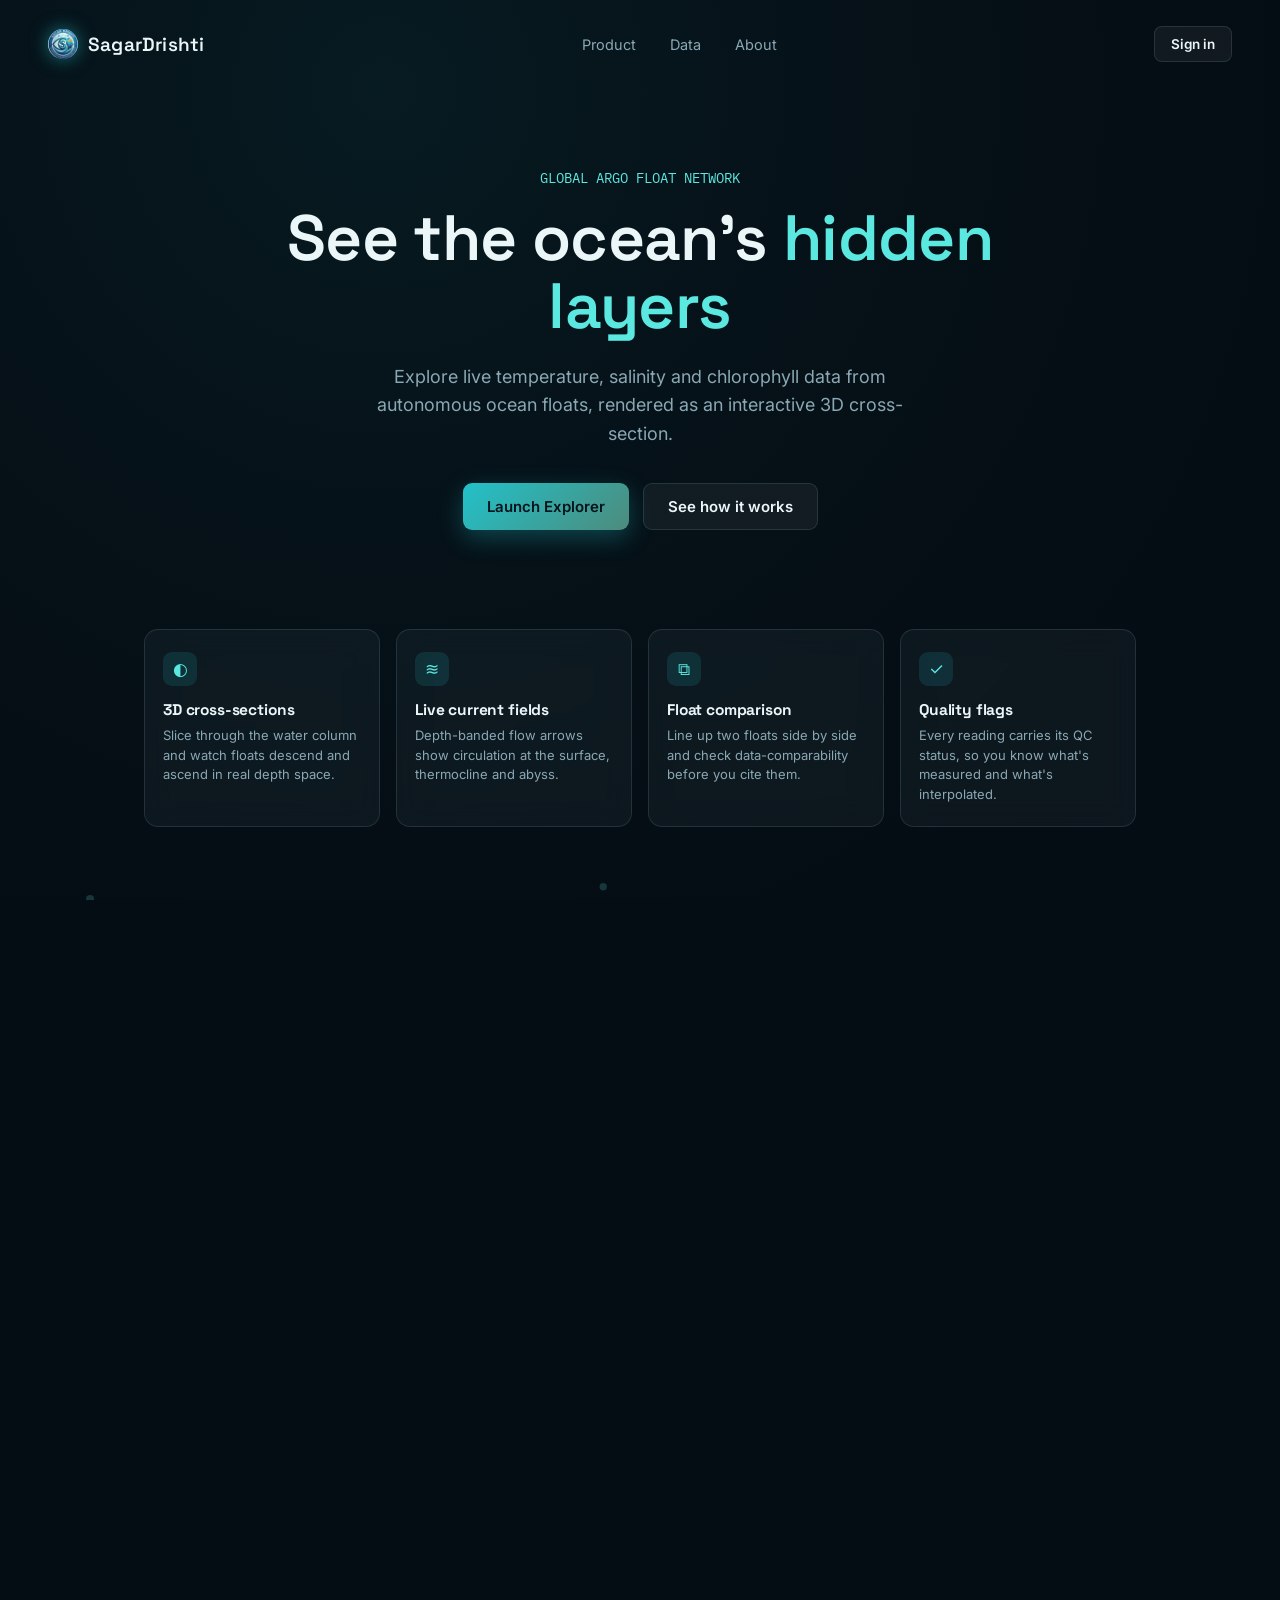
==== frontend/index.html @ 91b24d02 "create index.html" ====
<!DOCTYPE html>
<html lang="en">
<head>
<meta charset="UTF-8" />
<meta name="viewport" content="width=device-width, initial-scale=1" />
<title>SagarDrishti &middot; Argo Float Ocean Explorer</title>
<link rel="preconnect" href="https://fonts.googleapis.com">
<link href="https://fonts.googleapis.com/css2?family=Inter:wght@400;500;600&family=Space+Grotesk:wght@500;600;700&family=IBM+Plex+Mono:wght@400;500&display=swap" rel="stylesheet">
<style>
:root{
    --abyss:#050d14;
    --deep:#0a1a26;
    --panel:rgba(160,200,215,0.055);
    --panel-border:rgba(160,210,225,0.14);
    --surface:#0e2433;
    --foam:#eaf6f8;
    --mist:#8aa8b4;
    --tide:#22c1c9;
    --tide-bright:#5be8e0;
    --kelp:#4d8b7c;
    --coral:#e8895b;
    --alert:#e6b95c;
    --danger:#e0616b;
    --good:#5bd48a;
    --radius:14px;
  }
  *{box-sizing:border-box;}
  html,body{margin:0;padding:0;height:100%;background:var(--abyss);color:var(--foam);font-family:'Inter',sans-serif;overflow-x:hidden;}
  ::selection{background:var(--tide);color:#05141a;}
  h1,h2,h3,h4{font-family:'Space Grotesk',sans-serif;margin:0;letter-spacing:-0.01em;}
  .mono{font-family:'IBM Plex Mono',monospace;}
  button{font-family:inherit;cursor:pointer;}
  a{color:inherit;}

  .view{display:none;min-height:100vh;}
  .view.active{display:block;}

  #landing-canvas{position:fixed;inset:0;z-index:0;}
  .landing-nav{position:relative;z-index:2;display:flex;justify-content:space-between;align-items:center;padding:26px 48px;}
  .brand{display:flex;align-items:center;gap:10px;font-family:'Space Grotesk';font-weight:600;font-size:19px;letter-spacing:0.01em;}
  .brand-mark{width:30px;height:30px;border-radius:50%;object-fit:cover;box-shadow:0 0 18px rgba(34,193,201,0.55);display:inline-block;flex-shrink:0;}
  .landing-nav-links{display:flex;gap:34px;font-size:14.5px;color:var(--mist);}
  .landing-nav-links span:hover{color:var(--foam);cursor:pointer;}

  .hero{position:relative;z-index:2;max-width:760px;margin:9vh auto 0;padding:0 24px;text-align:center;}
  .hero-eyebrow{color:var(--tide-bright);font-size:13.5px;font-family:'IBM Plex Mono';margin-bottom:18px;}
  .hero h1{font-size:clamp(38px,6vw,64px);line-height:1.06;font-weight:600;}
  .hero h1 em{font-style:normal;color:var(--tide-bright);}
  .hero p{color:var(--mist);font-size:18px;line-height:1.6;max-width:560px;margin:22px auto 0;}
  .hero-ctas{display:flex;gap:14px;justify-content:center;margin-top:34px;}
  .btn{border:none;border-radius:9px;padding:13px 24px;font-size:15px;font-weight:600;transition:transform .15s ease, box-shadow .15s ease, background .15s ease;}
  .btn:active{transform:translateY(1px);}
  .btn-primary{background:linear-gradient(135deg,var(--tide),var(--kelp));color:#04141a;box-shadow:0 8px 24px rgba(34,193,201,0.3);}
  .btn-primary:hover{box-shadow:0 10px 30px rgba(34,193,201,0.45);}
  .btn-ghost{background:rgba(255,255,255,0.05);color:var(--foam);border:1px solid var(--panel-border);}
  .btn-ghost:hover{background:rgba(255,255,255,0.09);}
  .btn-sm{padding:9px 16px;font-size:13.5px;border-radius:8px;}

  .feature-grid{position:relative;z-index:2;max-width:1040px;margin:11vh auto 0;padding:0 24px;display:grid;grid-template-columns:repeat(4,1fr);gap:16px;}
  .feature-card{background:var(--panel);border:1px solid var(--panel-border);border-radius:var(--radius);padding:22px 18px;backdrop-filter:blur(14px);}
  .feature-card .fi{width:34px;height:34px;border-radius:9px;background:rgba(34,193,201,0.14);display:flex;align-items:center;justify-content:center;margin-bottom:14px;color:var(--tide-bright);font-size:17px;}
  .feature-card h4{font-size:15.5px;margin-bottom:6px;}
  .feature-card p{font-size:13px;color:var(--mist);line-height:1.5;margin:0;}

  .principle-strip{position:relative;z-index:2;max-width:720px;margin:9vh auto 0;padding:26px 24px 90px;text-align:center;border-top:1px solid var(--panel-border);}
  .principle-strip p{color:var(--mist);font-size:15px;font-family:'IBM Plex Mono';}
  .principle-strip strong{color:var(--foam);}

  .toast{position:fixed;bottom:24px;left:50%;transform:translateX(-50%);background:#0c202c;border:1px solid var(--good);color:var(--good);padding:12px 20px;border-radius:10px;font-size:13.5px;z-index:200;display:none;box-shadow:0 10px 30px rgba(0,0,0,0.4);}
  .toast.show{display:block;animation:toastIn .2s ease;}
  @keyframes toastIn{from{opacity:0;transform:translate(-50%,8px)}to{opacity:1;transform:translate(-50%,0)}}

  /* ---- login screen ---- */
  #view-login{display:flex;align-items:center;justify-content:center;background:radial-gradient(circle at 50% 20%,#0d2734,var(--abyss) 70%);padding:24px;}
  .login-wrap{width:100%;max-width:620px;}
  .login-card{background:var(--panel);border:1px solid var(--panel-border);border-radius:var(--radius);padding:34px 30px;backdrop-filter:blur(14px);text-align:center;}
  .login-card h2{font-size:24px;margin-bottom:8px;}
  .login-card > p{color:var(--mist);font-size:14px;margin:0 0 26px;}
  .role-grid{display:grid;grid-template-columns:1fr 1fr;gap:14px;margin-bottom:22px;}
  @media (max-width:520px){.role-grid{grid-template-columns:1fr;}}
  .role-card{text-align:left;background:rgba(255,255,255,0.035);border:1px solid var(--panel-border);border-radius:12px;padding:20px 18px;color:var(--foam);transition:border-color .15s ease, background .15s ease, transform .15s ease;}
  .role-card:hover{background:rgba(255,255,255,0.07);transform:translateY(-2px);}
  .role-card.selected{border-color:var(--tide);background:rgba(34,193,201,0.12);}
  .role-card .r-icon{width:36px;height:36px;border-radius:10px;background:rgba(34,193,201,0.16);display:flex;align-items:center;justify-content:center;font-size:18px;margin-bottom:12px;color:var(--tide-bright);}
  .role-card h3{font-size:15.5px;margin-bottom:6px;}
  .role-card p{font-size:12.5px;color:var(--mist);line-height:1.5;margin:0;}
  .role-tag{display:inline-block;margin-top:10px;font-size:10.5px;font-family:'IBM Plex Mono';color:var(--tide-bright);background:rgba(34,193,201,0.12);padding:3px 8px;border-radius:10px;}
</style>
</head>
<body>

<div class="view active" id="view-landing">
  <canvas id="landing-canvas"></canvas>
  <nav class="landing-nav">
    <div class="brand"><img class="brand-mark" src="[data-uri]" alt="SagarDrishti logo" /> SagarDrishti</div>
        <div class="landing-nav-links">
      <span data-scroll="feature-grid">Product</span>
      <span data-scroll="principle-strip">Data</span>
      <span data-scroll="landing-nav">About</span>
    </div>
    <button class="btn btn-ghost btn-sm" id="btn-signin-nav">Sign in</button>
  </nav>

  <div class="hero">
    <div class="hero-eyebrow">GLOBAL ARGO FLOAT NETWORK</div>
    <h1>See the ocean's <em>hidden layers</em></h1>
    <p>Explore live temperature, salinity and chlorophyll data from autonomous ocean floats, rendered as an interactive 3D cross-section.</p>
    <div class="hero-ctas">
      <button class="btn btn-primary" id="btn-launch">Launch Explorer</button>
      <button class="btn btn-ghost" id="btn-learn">See how it works</button>
    </div>
  </div>

  <div class="feature-grid" id="feature-grid">
    <div class="feature-card"><div class="fi">◐</div><h4>3D cross-sections</h4><p>Slice through the water column and watch floats descend and ascend in real depth space.</p></div>
    <div class="feature-card"><div class="fi">≋</div><h4>Live current fields</h4><p>Depth-banded flow arrows show circulation at the surface, thermocline and abyss.</p></div>
    <div class="feature-card"><div class="fi">⧉</div><h4>Float comparison</h4><p>Line up two floats side by side and check data-comparability before you cite them.</p></div>
    <div class="feature-card"><div class="fi">✓</div><h4>Quality flags</h4><p>Every reading carries its QC status, so you know what's measured and what's interpolated.</p></div>
  </div>

  <div class="principle-strip"><p>Built on public <strong>Argo INCOIS</strong>.</p></div>
</div>

<div class="view" id="view-login">
  <div class="login-wrap">
    <div class="login-card">
      <h2>How are you using SagarDrishti?</h2>
      <p>This sets up your workspace. You can switch later by signing in again.</p>
      <div class="role-grid">
        <button class="role-card" data-role="researcher" id="role-researcher">
          <div class="r-icon">⚗</div>
          <h3>Researcher / Analyst</h3>
          <p>Full analysis tools: QC flags, float comparison, trend charts and raw data links.</p>
          <span class="role-tag">Analytics mode</span>
        </button>
        <button class="role-card" data-role="education" id="role-education">
          <div class="r-icon">🎓</div>
          <h3>Education</h3>
          <p>Guided exploration with plain-language explanations of what each layer means.</p>
          <span class="role-tag">Learning mode</span>
        </button>
      </div>
      <button class="btn btn-ghost btn-sm" id="login-back">Back to home</button>
    </div>
  </div>
</div>

<div class="toast" id="toast"></div>

<script>
function showView(id){
  document.querySelectorAll('.view').forEach(v=>v.classList.remove('active'));
  document.getElementById(id).classList.add('active');
}
document.getElementById('btn-launch').addEventListener('click', ()=>showView('view-login'));
document.getElementById('btn-signin-nav').addEventListener('click', ()=>showView('view-login'));
document.getElementById('btn-learn').addEventListener('click', ()=>{
  document.getElementById('feature-grid').scrollIntoView({behavior:'smooth'});
});
document.getElementById('login-back').addEventListener('click', ()=>showView('view-landing'));

let toastTimer = null;
function showToast(msg){
  const t = document.getElementById('toast');
  t.textContent = msg;
  t.classList.add('show');
  clearTimeout(toastTimer);
  toastTimer = setTimeout(()=>t.classList.remove('show'), 1400);
}

/* Role choice now performs a real page navigation to explorer.html
   instead of switching a section within this page. */
document.querySelectorAll('.role-card').forEach(card=>{
  card.addEventListener('click', ()=>{
    const role = card.dataset.role;
    localStorage.setItem('SagarDrishti_role', role);
    showToast(role === 'researcher' ? 'Signed in as Researcher' : 'Signed in as Education user');
    setTimeout(()=>{ window.location.href = 'explorer.html'; }, 350);
  });
});

/* lightweight 2D canvas bubble field for the landing background */
(function initLandingBackground(){
  const c = document.getElementById('landing-canvas');
  const ctx = c.getContext('2d');
  let bubbles = [];
  function resize(){ c.width = innerWidth; c.height = innerHeight; }
  function seed(){
    bubbles = Array.from({length:46}, ()=>({
      x: Math.random()*innerWidth, y: innerHeight + Math.random()*innerHeight,
      r: 1.5+Math.random()*3.5, s: 0.2+Math.random()*0.6, a: 0.08+Math.random()*0.2
    }));
  }
  resize(); seed();
  addEventListener('resize', resize);
  function loop(){
    ctx.fillStyle = '#050d14';
    ctx.fillRect(0,0,c.width,c.height);
    const grad = ctx.createRadialGradient(c.width*0.3,c.height*0.1,0,c.width*0.3,c.height*0.1,c.width*0.8);
    grad.addColorStop(0,'rgba(34,193,201,0.08)'); grad.addColorStop(1,'rgba(5,13,20,0)');
    ctx.fillStyle = grad; ctx.fillRect(0,0,c.width,c.height);
    bubbles.forEach(b=>{
      b.y -= b.s;
      if (b.y < -10){ b.y = c.height+10; b.x = Math.random()*c.width; }
      ctx.beginPath();
      ctx.fillStyle = `rgba(94,232,224,${b.a})`;
      ctx.arc(b.x, b.y, b.r, 0, Math.PI*2);
      ctx.fill();
    });
    requestAnimationFrame(loop);
  }
  loop();
})();
</script>
</body>
</html>
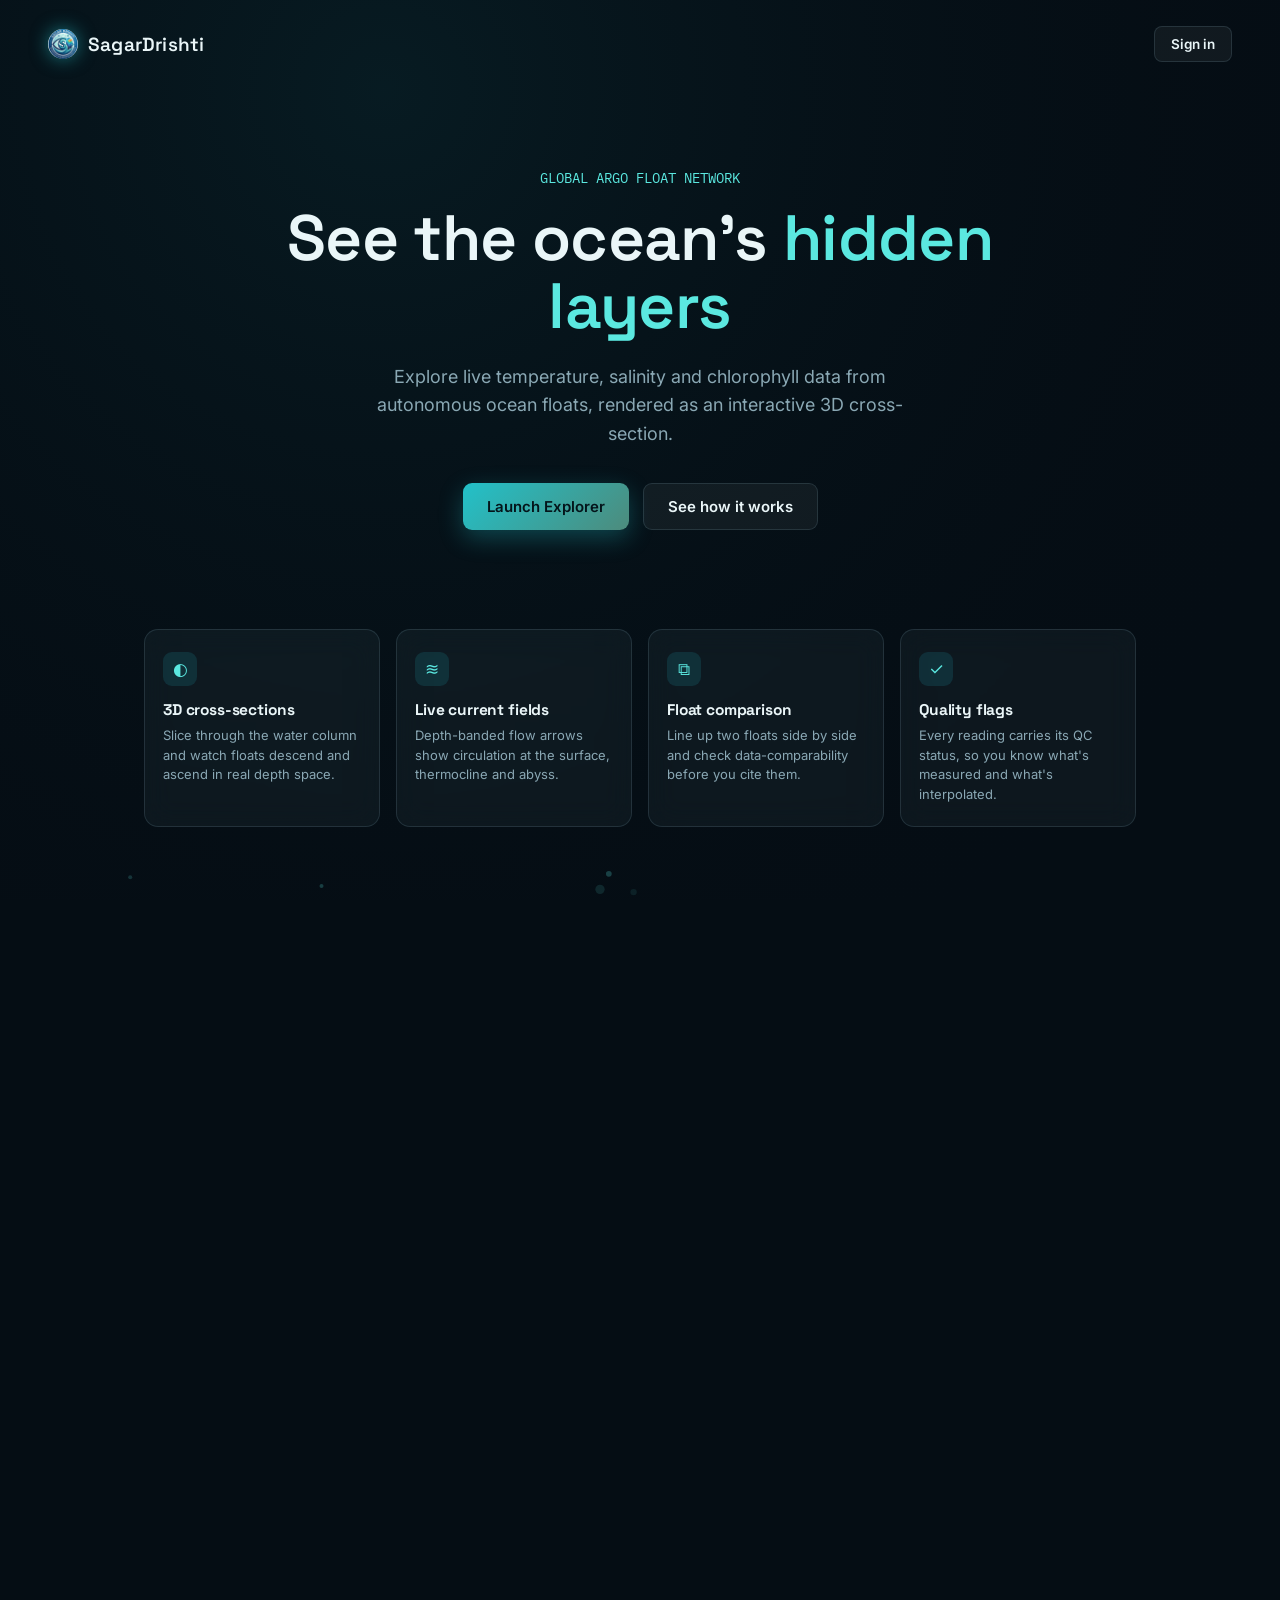
==== commit 81f02f84: "Update index.html" ====
--- a/frontend/index.html
+++ b/frontend/index.html
@@ -93,12 +93,7 @@
   <canvas id="landing-canvas"></canvas>
   <nav class="landing-nav">
     <div class="brand"><img class="brand-mark" src="[data-uri]" alt="SagarDrishti logo" /> SagarDrishti</div>
-        <div class="landing-nav-links">
-      <span data-scroll="feature-grid">Product</span>
-      <span data-scroll="principle-strip">Data</span>
-      <span data-scroll="landing-nav">About</span>
-    </div>
-    <button class="btn btn-ghost btn-sm" id="btn-signin-nav">Sign in</button>
+        <button class="btn btn-ghost btn-sm" id="btn-signin-nav">Sign in</button>
   </nav>
 
   <div class="hero">
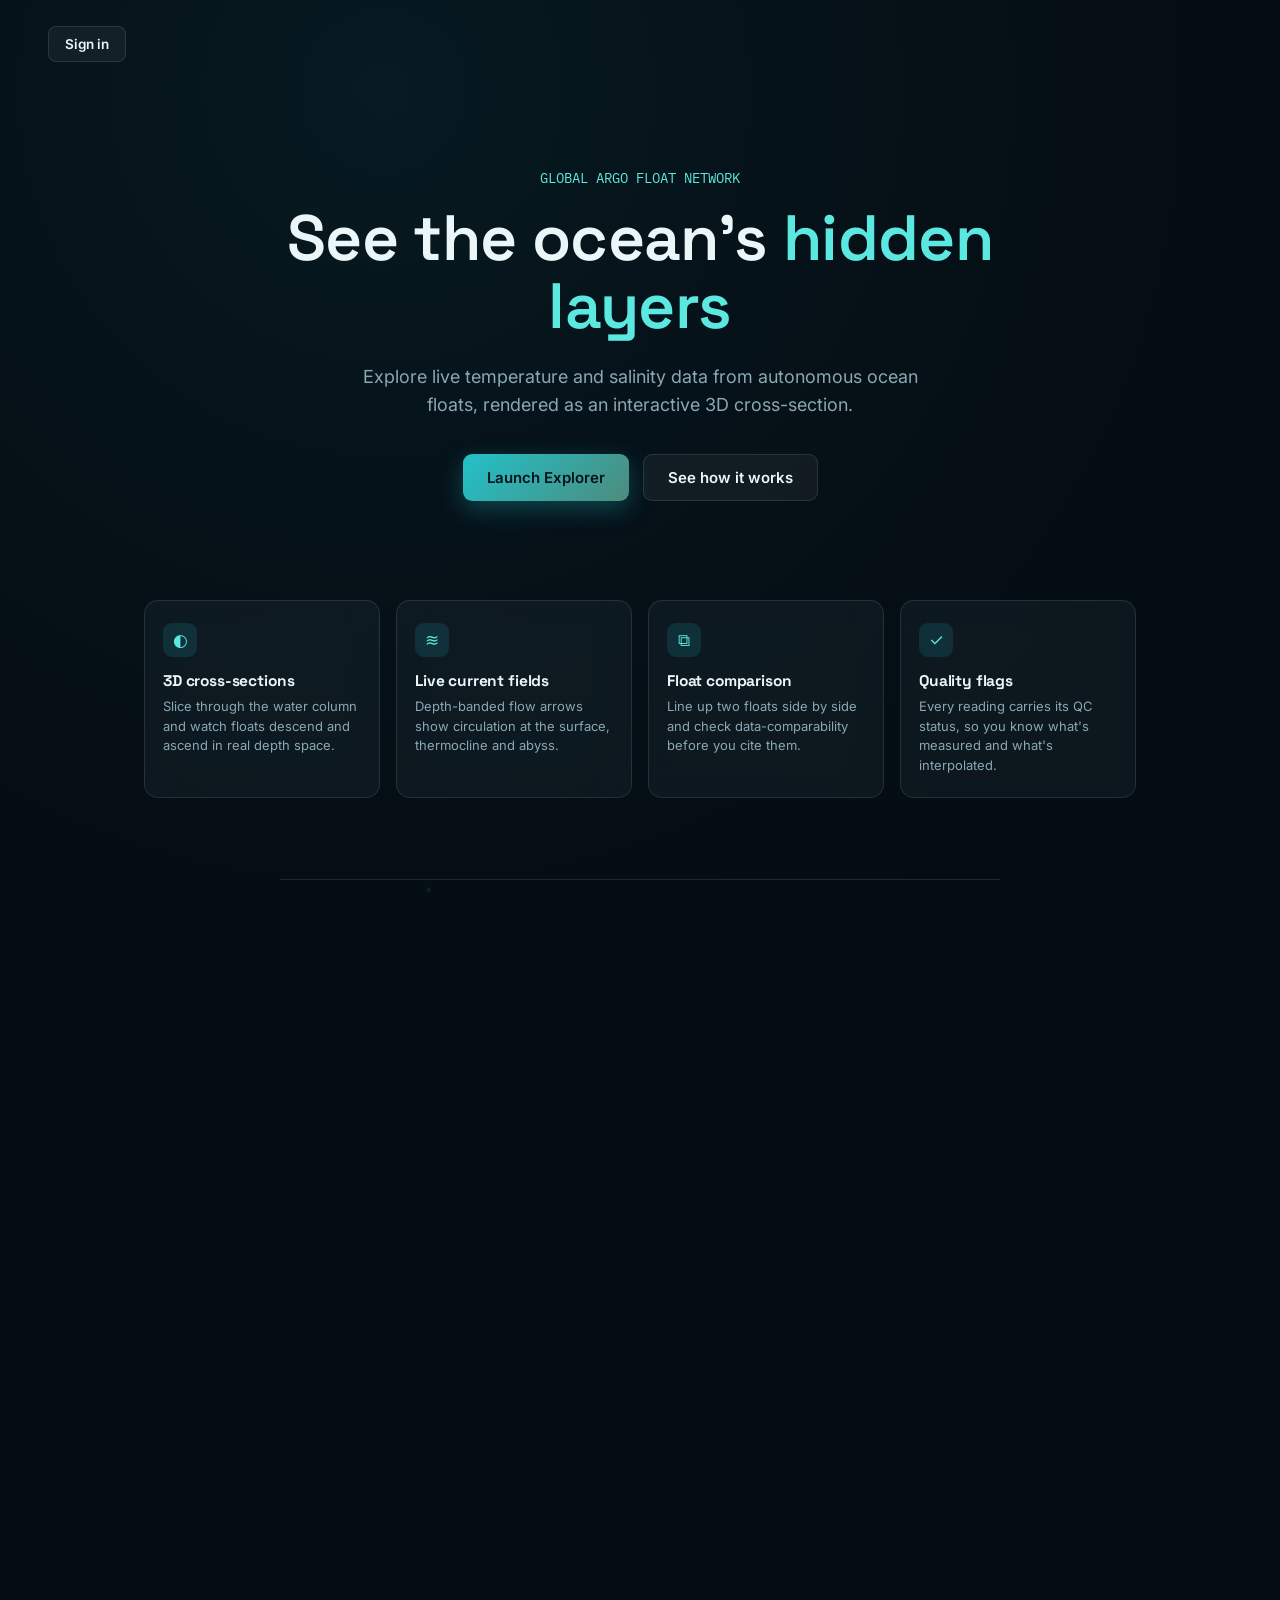
==== commit d257ef87: "Update index file" ====
--- a/frontend/index.html
+++ b/frontend/index.html
@@ -92,14 +92,13 @@
 <div class="view active" id="view-landing">
   <canvas id="landing-canvas"></canvas>
   <nav class="landing-nav">
-    <div class="brand"><img class="brand-mark" src="[data-uri]" alt="SagarDrishti logo" /> SagarDrishti</div>
-        <button class="btn btn-ghost btn-sm" id="btn-signin-nav">Sign in</button>
+    <button class="btn btn-ghost btn-sm" id="btn-signin-nav">Sign in</button>
   </nav>
 
   <div class="hero">
     <div class="hero-eyebrow">GLOBAL ARGO FLOAT NETWORK</div>
     <h1>See the ocean's <em>hidden layers</em></h1>
-    <p>Explore live temperature, salinity and chlorophyll data from autonomous ocean floats, rendered as an interactive 3D cross-section.</p>
+    <p>Explore live temperature and salinity data from autonomous ocean floats, rendered as an interactive 3D cross-section.</p>
     <div class="hero-ctas">
       <button class="btn btn-primary" id="btn-launch">Launch Explorer</button>
       <button class="btn btn-ghost" id="btn-learn">See how it works</button>
@@ -164,13 +163,14 @@
 }
 
 /* Role choice now performs a real page navigation to explorer.html
-   instead of switching a section within this page. */
+   instead of switching a section within this page.
+   Researcher -> explorer.html, Education -> explorer_2.html. */
 document.querySelectorAll('.role-card').forEach(card=>{
   card.addEventListener('click', ()=>{
     const role = card.dataset.role;
     localStorage.setItem('SagarDrishti_role', role);
     showToast(role === 'researcher' ? 'Signed in as Researcher' : 'Signed in as Education user');
-    setTimeout(()=>{ window.location.href = 'explorer.html'; }, 350);
+    setTimeout(()=>{ window.location.href = (role === 'researcher') ? 'explorer.html' : 'explorer_2.html'; }, 350);
   });
 });
 
